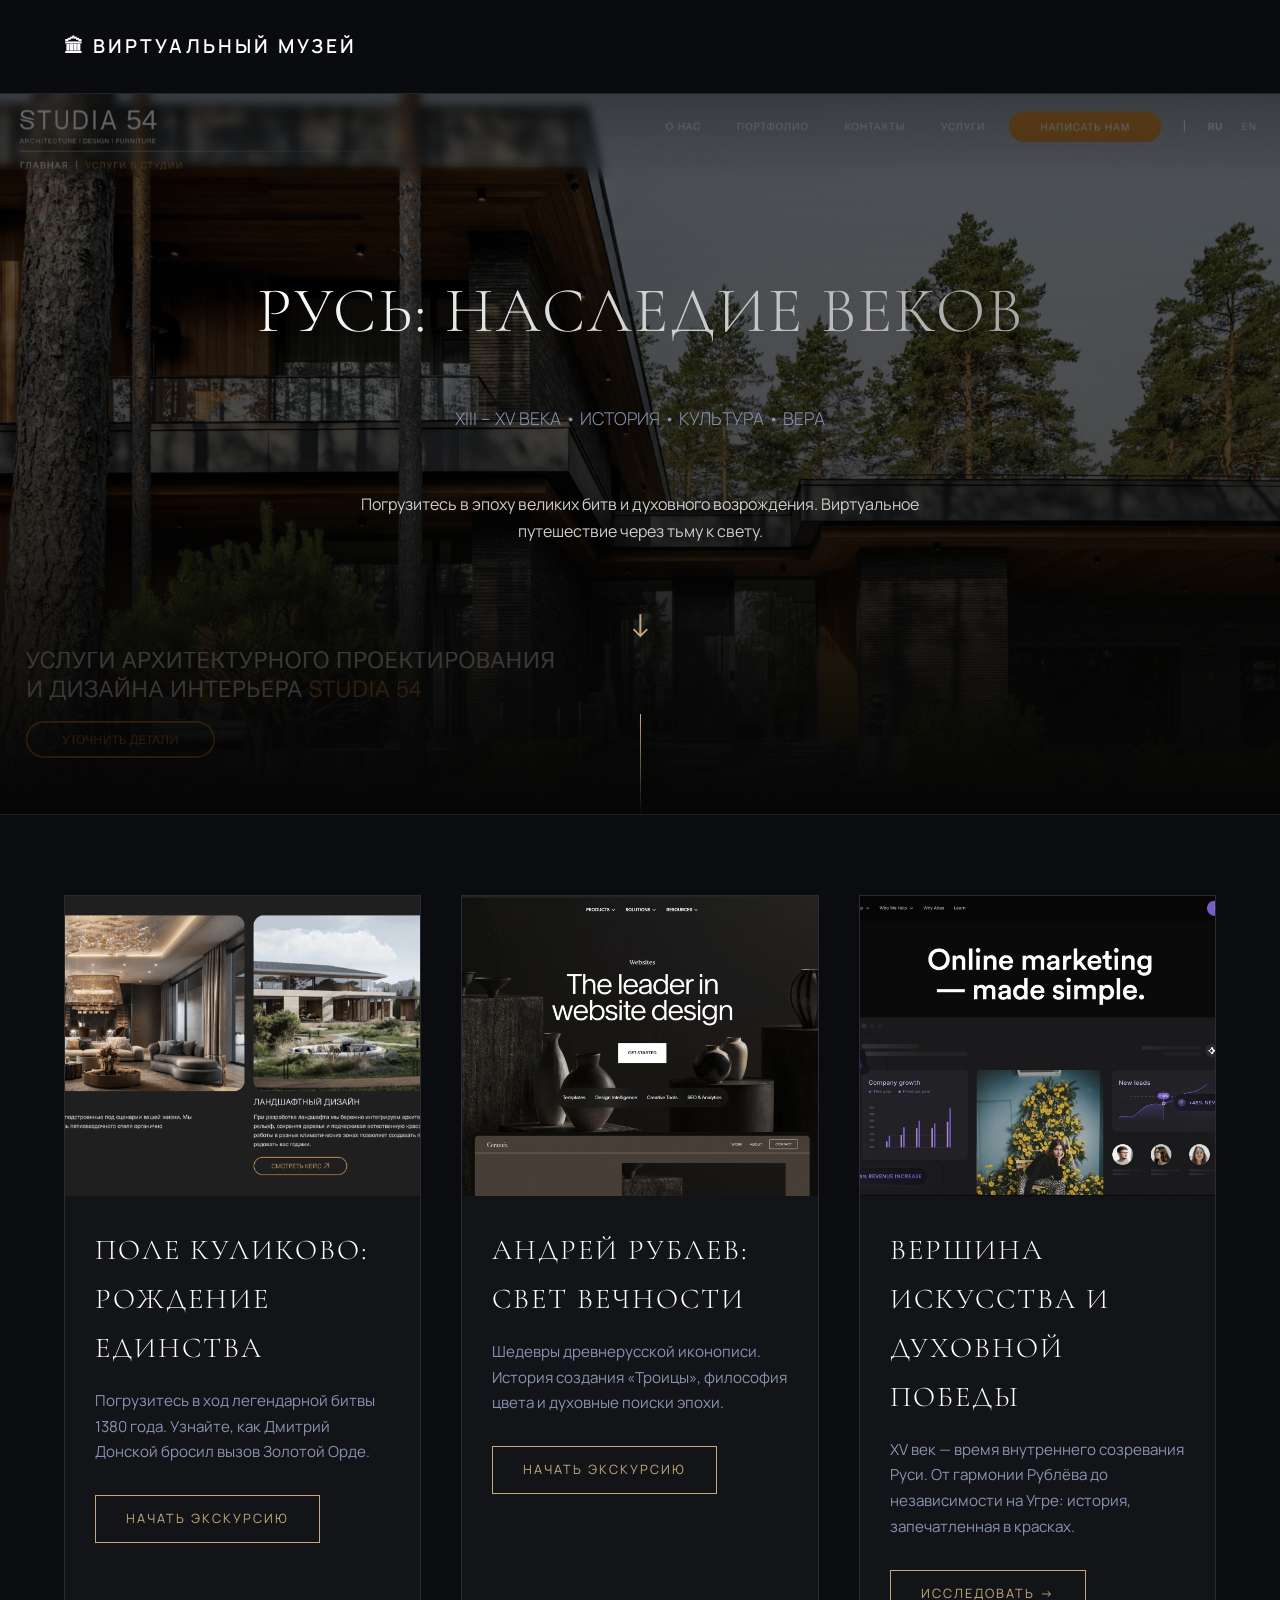
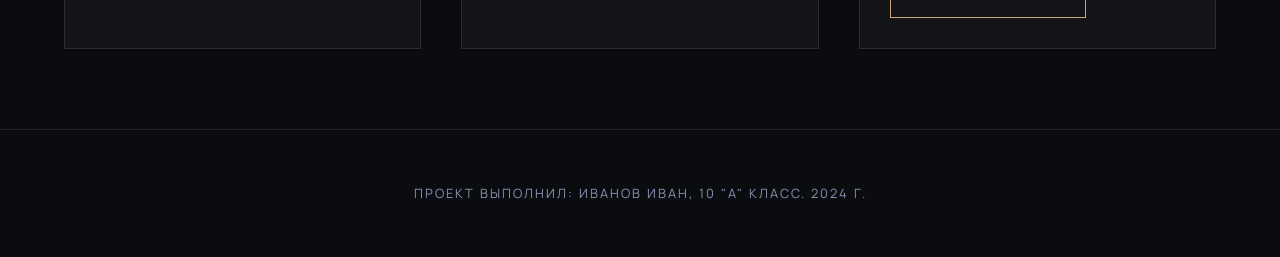
==== index.html @ fc0a47a5 "First version" ====
<!DOCTYPE html>
<html lang="ru">
<head>
    <meta charset="UTF-8">
    <meta name="viewport" content="width=device-width, initial-scale=1.0">
    <title>Виртуальный музей: Русь XIII-XV вв.</title>
    <link rel="stylesheet" href="style.css">
</head>
<body>

    <header>
        <h1>🏛 Виртуальный музей</h1>
        <!-- Кнопок здесь нет, это меню -->
    </header>

    <!-- Главный экран с фоном -->
    <div class="hero" style="background: linear-gradient(rgba(0,0,0,0.6), rgba(0,0,0,0.8)), url('img/picture1.png') no-repeat center center/cover;">
        <h1>Русь: Наследие веков</h1>
        <p>XIII – XV ВЕКА • ИСТОРИЯ • КУЛЬТУРА • ВЕРА</p>
        
        <div style="margin-top: 40px; max-width: 600px; font-size: 1rem; color: #ccc;">
            Погрузитесь в эпоху великих битв и духовного возрождения. 
            Виртуальное путешествие через тьму к свету.
        </div>
        
        <!-- Декоративная кнопка "Листать вниз" -->
        <div style="margin-top: 50px; font-size: 2rem; color: #c6a87c; animation: bounce 2s infinite;">↓</div>
    </div>

    <section class="exhibitions">
        
        <!-- Экскурсия 1 -->
        <article class="card card-1">
            <div class="card-img"></div> <!-- Сюда вставишь картинку битвы -->
            <div class="card-content">
                <h3>Поле Куликово: Рождение единства</h3>
                <p>Погрузитесь в ход легендарной битвы 1380 года. Узнайте, как Дмитрий Донской бросил вызов Золотой Орде.</p>
                <a href="excursion1.html" class="btn">Начать экскурсию</a>
            </div>
        </article>

        <!-- Экскурсия 2 -->
        <article class="card card-2">
            <div class="card-img"></div> <!-- Сюда вставишь икону -->
            <div class="card-content">
                <h3>Андрей Рублев: Свет вечности</h3>
                <p>Шедевры древнерусской иконописи. История создания «Троицы», философия цвета и духовные поиски эпохи.</p>
                <a href="excursion2.html" class="btn">Начать экскурсию</a>
            </div>
        </article>

        <!-- Экскурсия 3 -->
        <article class="card card-3">
            <div class="card-img"></div> <!-- Сюда вставишь картинку Троицы или Угры -->
            <div class="card-content">
                <h3>Вершина искусства и духовной победы</h3>
                <p>XV век — время внутреннего созревания Руси. От гармонии Рублёва до независимости на Угре: история, запечатленная в красках.</p>
                <a href="excursion3.html" class="btn">ИССЛЕДОВАТЬ →</a>
            </div>
        </article>

    </section>

    <footer>
        <p>Проект выполнил: Иванов Иван, 10 "А" класс. 2024 г.</p>
    </footer>

</body>
</html>
---- style.css ----
/* style.css — Dark Premium Cinematic Style */

/* 1. Шрифты: Cormorant (элегантный) + Manrope (техничный) */
@import url('https://fonts.googleapis.com/css2?family=Cormorant+Garamond:wght@300;400;600&family=Manrope:wght@300;400;600&display=swap');

:root {
    --bg-main: #0b0c10;       /* Глубокий черный */
    --bg-card: #121418;       /* Чуть светлее для карточек */
    --text-main: #ffffff;     /* Белый текст */
    --text-muted: #8892b0;    /* Серый текст для описаний */
    --accent: #c6a87c;        /* Благородное золото (как на Studia 54) */
    --border: rgba(255, 255, 255, 0.1); /* Очень тонкие рамки */
    --glow: 0 0 20px rgba(198, 168, 124, 0.15); /* Легкое свечение */
}

/* 2. База */
body {
    margin: 0;
    background-color: var(--bg-main);
    color: var(--text-main);
    font-family: 'Manrope', sans-serif;
    line-height: 1.7;
    -webkit-font-smoothing: antialiased;
}

h1, h2, h3 {
    font-family: 'Cormorant Garamond', serif;
    font-weight: 300;
    text-transform: uppercase;
    letter-spacing: 2px;
    margin-top: 0;
}

a { text-decoration: none; color: inherit; }

/* 3. Шапка (Минимализм как на Squarespace) */
header {
    padding: 30px 5%;
    display: flex;
    justify-content: space-between;
    align-items: center;
    border-bottom: 1px solid var(--border);
    background: rgba(11, 12, 16, 0.8);
    backdrop-filter: blur(10px);
    position: sticky;
    top: 0;
    z-index: 100;
}

header h1 {
    font-size: 1.2rem;
    font-family: 'Manrope', sans-serif; /* Логотип делаем строгим */
    font-weight: 600;
    letter-spacing: 3px;
    margin: 0;
}

/* Кнопка Назад - стиль "Outline" */
.back-btn {
    font-size: 0.8rem;
    text-transform: uppercase;
    letter-spacing: 1px;
    padding: 8px 20px;
    border: 1px solid rgba(255,255,255,0.3);
    border-radius: 50px;
    transition: 0.4s;
}
.back-btn:hover {
    border-color: var(--accent);
    color: var(--accent);
}

/* 4. Hero Section (Главный экран - как на Studia 54) */
.hero {
    height: 80vh; /* Почти на весь экран */
    display: flex;
    flex-direction: column;
    justify-content: center;
    align-items: center;
    text-align: center;
    position: relative;
    padding: 0 20px;
    /* Градиент + Темная подложка, чтобы текст читался */
    background: radial-gradient(circle at center, #1b1e26 0%, #0b0c10 100%);
    border-bottom: 1px solid var(--border);
}

.hero h1 {
    font-size: 4rem; /* Огромный заголовок */
    margin-bottom: 20px;
    background: linear-gradient(to right, #fff, #a5a5a5);
    -webkit-background-clip: text;
    -webkit-text-fill-color: transparent;
}

.hero p {
    font-size: 1.1rem;
    color: var(--text-muted);
    max-width: 600px;
    font-weight: 300;
}

/* Добавляем декоративную линию */
.hero::after {
    content: '';
    width: 1px;
    height: 100px;
    background: linear-gradient(to bottom, var(--accent), transparent);
    position: absolute;
    bottom: 0;
    left: 50%;
}

/* 5. Сетка карточек (Как на Interiors) */
.exhibitions {
    display: grid;
    grid-template-columns: repeat(auto-fit, minmax(350px, 1fr));
    gap: 40px;
    padding: 80px 5%;
    max-width: 1400px;
    margin: 0 auto;
}

.card {
    background: var(--bg-card);
    border: 1px solid var(--border);
    transition: transform 0.5s cubic-bezier(0.2, 1, 0.3, 1);
    display: flex;
    flex-direction: column;
    position: relative;
    overflow: hidden; /* Чтобы картинка не вылезала */
}

.card:hover {
    transform: translateY(-10px);
    border-color: var(--accent);
    box-shadow: var(--glow);
}

.card-img {
    height: 300px; /* Высокие картинки */
    background-size: cover;
    background-position: center;
    filter: grayscale(30%); /* Чуть приглушаем цвета для стиля */
    transition: 0.5s;
}

.card:hover .card-img {
    filter: grayscale(0%); /* При наведении цвет возвращается */
    transform: scale(1.05);
}

.card-content {
    padding: 30px;
}

.card h3 {
    font-size: 1.8rem;
    margin-bottom: 10px;
    color: #fff;
}

.card p {
    color: var(--text-muted);
    font-size: 0.95rem;
    margin-bottom: 30px;
}

/* Кнопка на карточке - как на Atlas */
.btn {
    display: inline-block;
    padding: 12px 30px;
    border: 1px solid var(--accent);
    color: var(--accent);
    text-transform: uppercase;
    font-size: 0.8rem;
    letter-spacing: 2px;
    transition: 0.3s;
    background: transparent;
}

.btn:hover {
    background: var(--accent);
    color: #000;
}

/* 6. Страница Экскурсии (Внутренняя) */
.container {
    max-width: 900px;
    margin: 0 auto;
    padding: 60px 20px;
}

.excursion-title {
    text-align: center;
    margin-bottom: 80px;
}

.excursion-title h1 {
    font-size: 3.5rem;
    margin-bottom: 10px;
}

.excursion-title p {
    color: var(--accent);
    text-transform: uppercase;
    letter-spacing: 3px;
    font-size: 0.9rem;
}

/* 7. Экспонаты - Стиль "Блок в темноте" */
.exhibit {
    background: transparent;
    border-top: 1px solid var(--border);
    padding: 60px 0;
    display: flex;
    flex-direction: column;
    gap: 30px;
}

.exhibit h3 {
    font-size: 2rem;
    margin-bottom: 10px;
}

/* Стиль для фото внутри экскурсий */
.exhibit img {
    width: 100%;
    height: auto;
    display: block;
    margin-bottom: 25px;
    border: 1px solid rgba(255,255,255,0.1); /* Тонкая рамка как на скриншотах */
    filter: brightness(0.8); /* Чуть приглушаем яркость для атмосферы */
    transition: 0.5s ease;
}

.exhibit img:hover {
    filter: brightness(1); /* При наведении фото "оживает" */
    border-color: var(--accent); /* Рамка становится золотистой */
}

/* Кастомный аудио плеер (контейнер) */
audio {
    width: 100%;
    height: 40px;
    border-radius: 0;
    margin-top: 20px;
    filter: invert(1) grayscale(1); /* Делаем плеер черно-белым/темным */
    opacity: 0.7;
}

.transition {
    text-align: center;
    color: var(--accent);
    font-style: italic;
    font-family: 'Cormorant Garamond', serif;
    font-size: 1.4rem;
    margin: 40px 0;
    opacity: 0.8;
}

/* 8. Интерактив (Accordion как на Atlas) */
.interactive {
    background: #15171e;
    border: 1px solid var(--border);
    padding: 40px;
    border-radius: 8px;
    margin-top: 60px;
}

details summary {
    cursor: pointer;
    font-family: 'Manrope', sans-serif;
    font-weight: 600;
    color: #fff;
    display: flex;
    justify-content: space-between;
    align-items: center;
}

details summary::after {
    content: '+';
    font-size: 1.5rem;
    color: var(--accent);
    font-weight: 300;
}

details[open] summary::after { content: '×'; }

details p {
    margin-top: 20px;
    color: var(--text-muted);
    border-top: 1px solid var(--border);
    padding-top: 20px;
}

/* 9. Футер */
footer {
    border-top: 1px solid var(--border);
    padding: 40px;
    text-align: center;
    color: var(--text-muted);
    font-size: 0.8rem;
    text-transform: uppercase;
    letter-spacing: 2px;
}

/* Адаптив */
@media (max-width: 768px) {
    .hero h1 { font-size: 2.5rem; }
    .exhibitions { grid-template-columns: 1fr; }
    header { flex-direction: column; gap: 15px; }
}
/* Подключаем картинки из твоей папки */
.card-1 .card-img {
    background-image: url('img/picture2.png');
}

.card-2 .card-img {
    background-image: url('img/picture3.png');
}

.card-3 .card-img {
    background-image: url('img/picture4.png');
}

/* Общий стиль для всех картинок в карточках, чтобы они были четкими */
.card-img {
    background-size: cover;
    background-position: center;
    background-repeat: no-repeat;
}
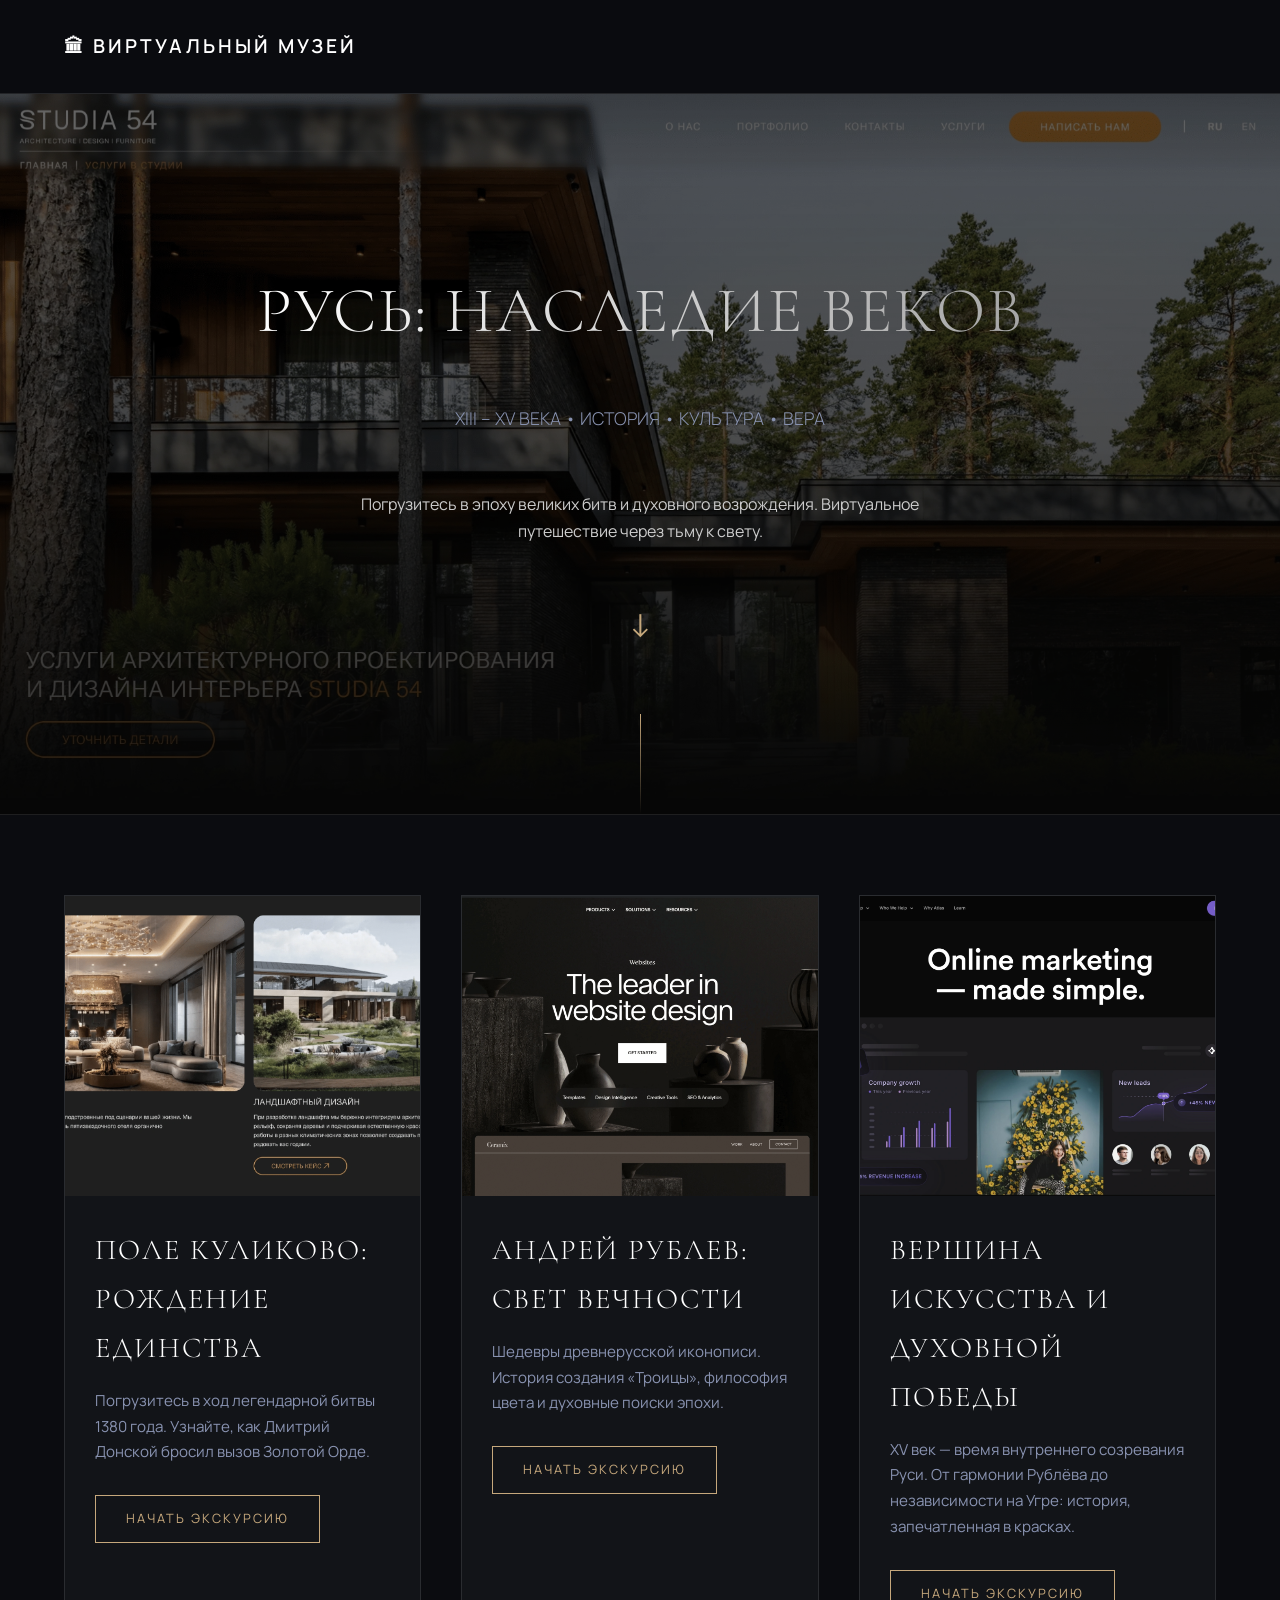
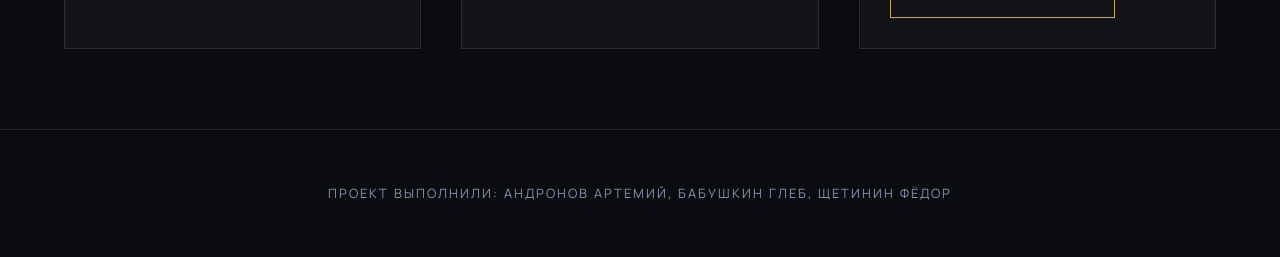
==== commit 1d2432ba: "Update index.html" ====
--- a/index.html
+++ b/index.html
@@ -55,15 +55,16 @@
             <div class="card-content">
                 <h3>Вершина искусства и духовной победы</h3>
                 <p>XV век — время внутреннего созревания Руси. От гармонии Рублёва до независимости на Угре: история, запечатленная в красках.</p>
-                <a href="excursion3.html" class="btn">ИССЛЕДОВАТЬ →</a>
+                <a href="excursion3.html" class="btn">Начать экскурсию</a>
             </div>
         </article>
 
     </section>
 
     <footer>
-        <p>Проект выполнил: Иванов Иван, 10 "А" класс. 2024 г.</p>
+        <p>Проект выполнили: Андронов Артемий, Бабушкин Глеб, Щетинин Фёдор</p>
     </footer>
 
 </body>
-</html>+
+</html>
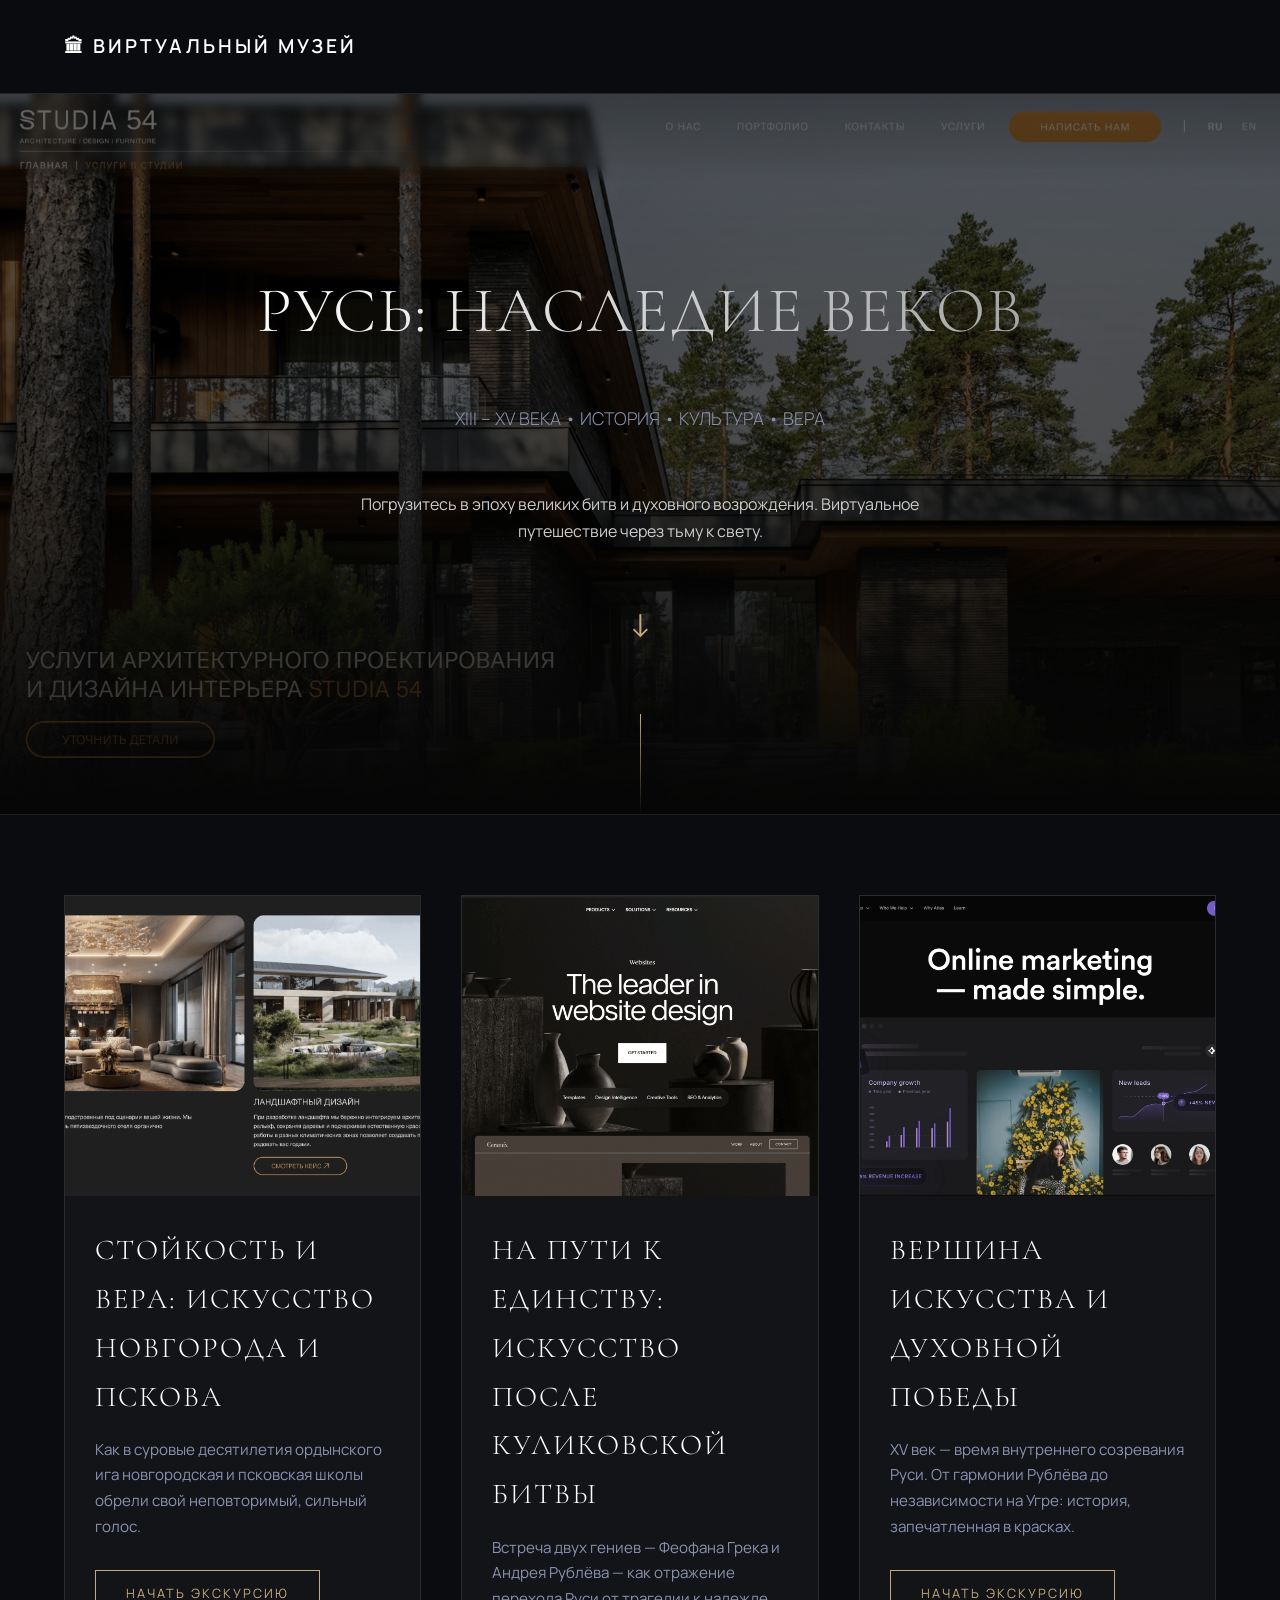
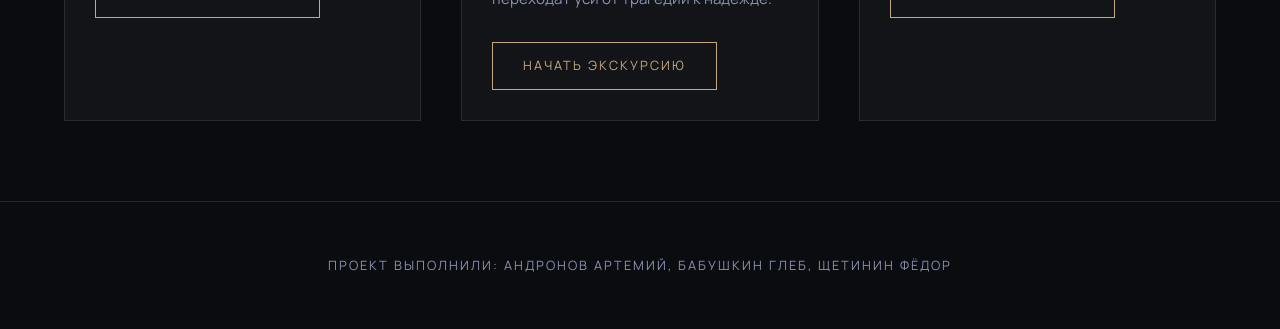
==== commit 7d0cbec4: "Update index.html" ====
--- a/index.html
+++ b/index.html
@@ -10,10 +10,8 @@
 
     <header>
         <h1>🏛 Виртуальный музей</h1>
-        <!-- Кнопок здесь нет, это меню -->
     </header>
 
-    <!-- Главный экран с фоном -->
     <div class="hero" style="background: linear-gradient(rgba(0,0,0,0.6), rgba(0,0,0,0.8)), url('img/picture1.png') no-repeat center center/cover;">
         <h1>Русь: Наследие веков</h1>
         <p>XIII – XV ВЕКА • ИСТОРИЯ • КУЛЬТУРА • ВЕРА</p>
@@ -23,35 +21,31 @@
             Виртуальное путешествие через тьму к свету.
         </div>
         
-        <!-- Декоративная кнопка "Листать вниз" -->
         <div style="margin-top: 50px; font-size: 2rem; color: #c6a87c; animation: bounce 2s infinite;">↓</div>
     </div>
 
     <section class="exhibitions">
         
-        <!-- Экскурсия 1 -->
         <article class="card card-1">
-            <div class="card-img"></div> <!-- Сюда вставишь картинку битвы -->
+            <div class="card-img"></div> 
             <div class="card-content">
-                <h3>Поле Куликово: Рождение единства</h3>
-                <p>Погрузитесь в ход легендарной битвы 1380 года. Узнайте, как Дмитрий Донской бросил вызов Золотой Орде.</p>
+                <h3>Стойкость и вера: искусство Новгорода и Пскова</h3>
+                <p>Как в суровые десятилетия ордынского ига новгородская и псковская школы обрели свой неповторимый, сильный голос.</p>
                 <a href="excursion1.html" class="btn">Начать экскурсию</a>
             </div>
         </article>
 
-        <!-- Экскурсия 2 -->
         <article class="card card-2">
-            <div class="card-img"></div> <!-- Сюда вставишь икону -->
+            <div class="card-img"></div> 
             <div class="card-content">
-                <h3>Андрей Рублев: Свет вечности</h3>
-                <p>Шедевры древнерусской иконописи. История создания «Троицы», философия цвета и духовные поиски эпохи.</p>
+                <h3>На пути к единству: Искусство после Куликовской битвы</h3>
+                <p>Встреча двух гениев — Феофана Грека и Андрея Рублёва — как отражение перехода Руси от трагедии к надежде.</p>
                 <a href="excursion2.html" class="btn">Начать экскурсию</a>
             </div>
         </article>
 
-        <!-- Экскурсия 3 -->
         <article class="card card-3">
-            <div class="card-img"></div> <!-- Сюда вставишь картинку Троицы или Угры -->
+            <div class="card-img"></div>
             <div class="card-content">
                 <h3>Вершина искусства и духовной победы</h3>
                 <p>XV век — время внутреннего созревания Руси. От гармонии Рублёва до независимости на Угре: история, запечатленная в красках.</p>
@@ -66,5 +60,4 @@
     </footer>
 
 </body>
-
 </html>
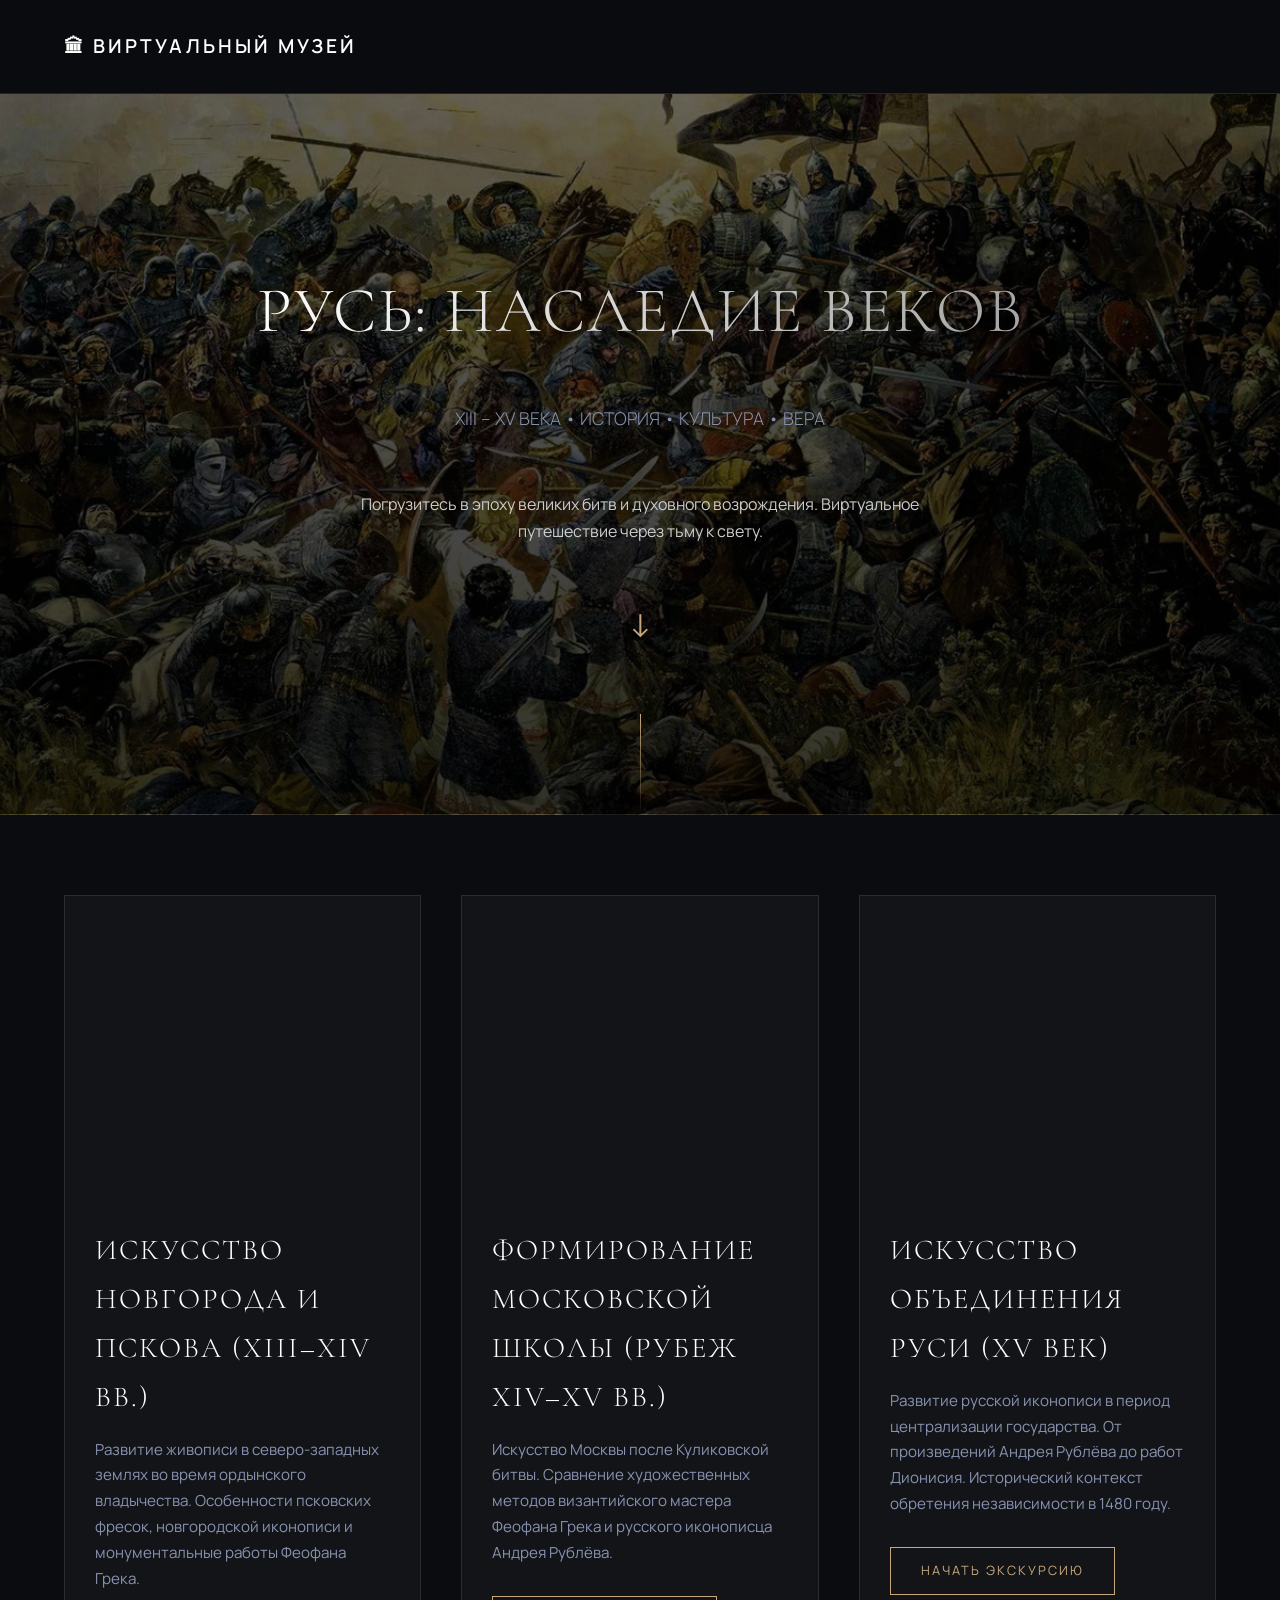
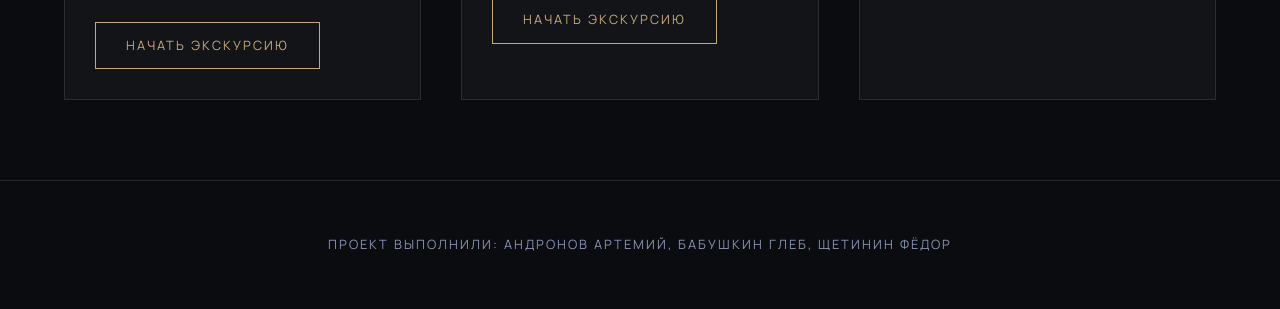
==== commit b99d38f2: "Update index.html" ====
--- a/index.html
+++ b/index.html
@@ -10,9 +10,11 @@
 
     <header>
         <h1>🏛 Виртуальный музей</h1>
+        <!-- Кнопок здесь нет, это меню -->
     </header>
 
-    <div class="hero" style="background: linear-gradient(rgba(0,0,0,0.6), rgba(0,0,0,0.8)), url('img/picture1.png') no-repeat center center/cover;">
+    <!-- Главный экран с фоном -->
+    <div class="hero" style="background: linear-gradient(rgba(0,0,0,0.6), rgba(0,0,0,0.8)), url('img/main1.png') no-repeat center center/cover;">
         <h1>Русь: Наследие веков</h1>
         <p>XIII – XV ВЕКА • ИСТОРИЯ • КУЛЬТУРА • ВЕРА</p>
         
@@ -21,34 +23,38 @@
             Виртуальное путешествие через тьму к свету.
         </div>
         
+        <!-- Декоративная кнопка "Листать вниз" -->
         <div style="margin-top: 50px; font-size: 2rem; color: #c6a87c; animation: bounce 2s infinite;">↓</div>
     </div>
 
     <section class="exhibitions">
         
+        <!-- Экскурсия 1 -->
         <article class="card card-1">
             <div class="card-img"></div> 
             <div class="card-content">
-                <h3>Стойкость и вера: искусство Новгорода и Пскова</h3>
-                <p>Как в суровые десятилетия ордынского ига новгородская и псковская школы обрели свой неповторимый, сильный голос.</p>
+                <h3>Искусство Новгорода и Пскова (XIII–XIV вв.)</h3>
+                <p>Развитие живописи в северо-западных землях во время ордынского владычества. Особенности псковских фресок, новгородской иконописи и монументальные работы Феофана Грека.</p>
                 <a href="excursion1.html" class="btn">Начать экскурсию</a>
             </div>
         </article>
 
+        <!-- Экскурсия 2 -->
         <article class="card card-2">
             <div class="card-img"></div> 
             <div class="card-content">
-                <h3>На пути к единству: Искусство после Куликовской битвы</h3>
-                <p>Встреча двух гениев — Феофана Грека и Андрея Рублёва — как отражение перехода Руси от трагедии к надежде.</p>
+                <h3>Формирование московской школы (рубеж XIV–XV вв.)</h3>
+                <p>Искусство Москвы после Куликовской битвы. Сравнение художественных методов византийского мастера Феофана Грека и русского иконописца Андрея Рублёва.</p>
                 <a href="excursion2.html" class="btn">Начать экскурсию</a>
             </div>
         </article>
-
+        
+        <!-- Экскурсия 3 -->
         <article class="card card-3">
-            <div class="card-img"></div>
+            <div class="card-img"></div> 
             <div class="card-content">
-                <h3>Вершина искусства и духовной победы</h3>
-                <p>XV век — время внутреннего созревания Руси. От гармонии Рублёва до независимости на Угре: история, запечатленная в красках.</p>
+                <h3>Искусство объединения Руси (XV век)</h3>
+                <p>Развитие русской иконописи в период централизации государства. От произведений Андрея Рублёва до работ Дионисия. Исторический контекст обретения независимости в 1480 году.</p>
                 <a href="excursion3.html" class="btn">Начать экскурсию</a>
             </div>
         </article>
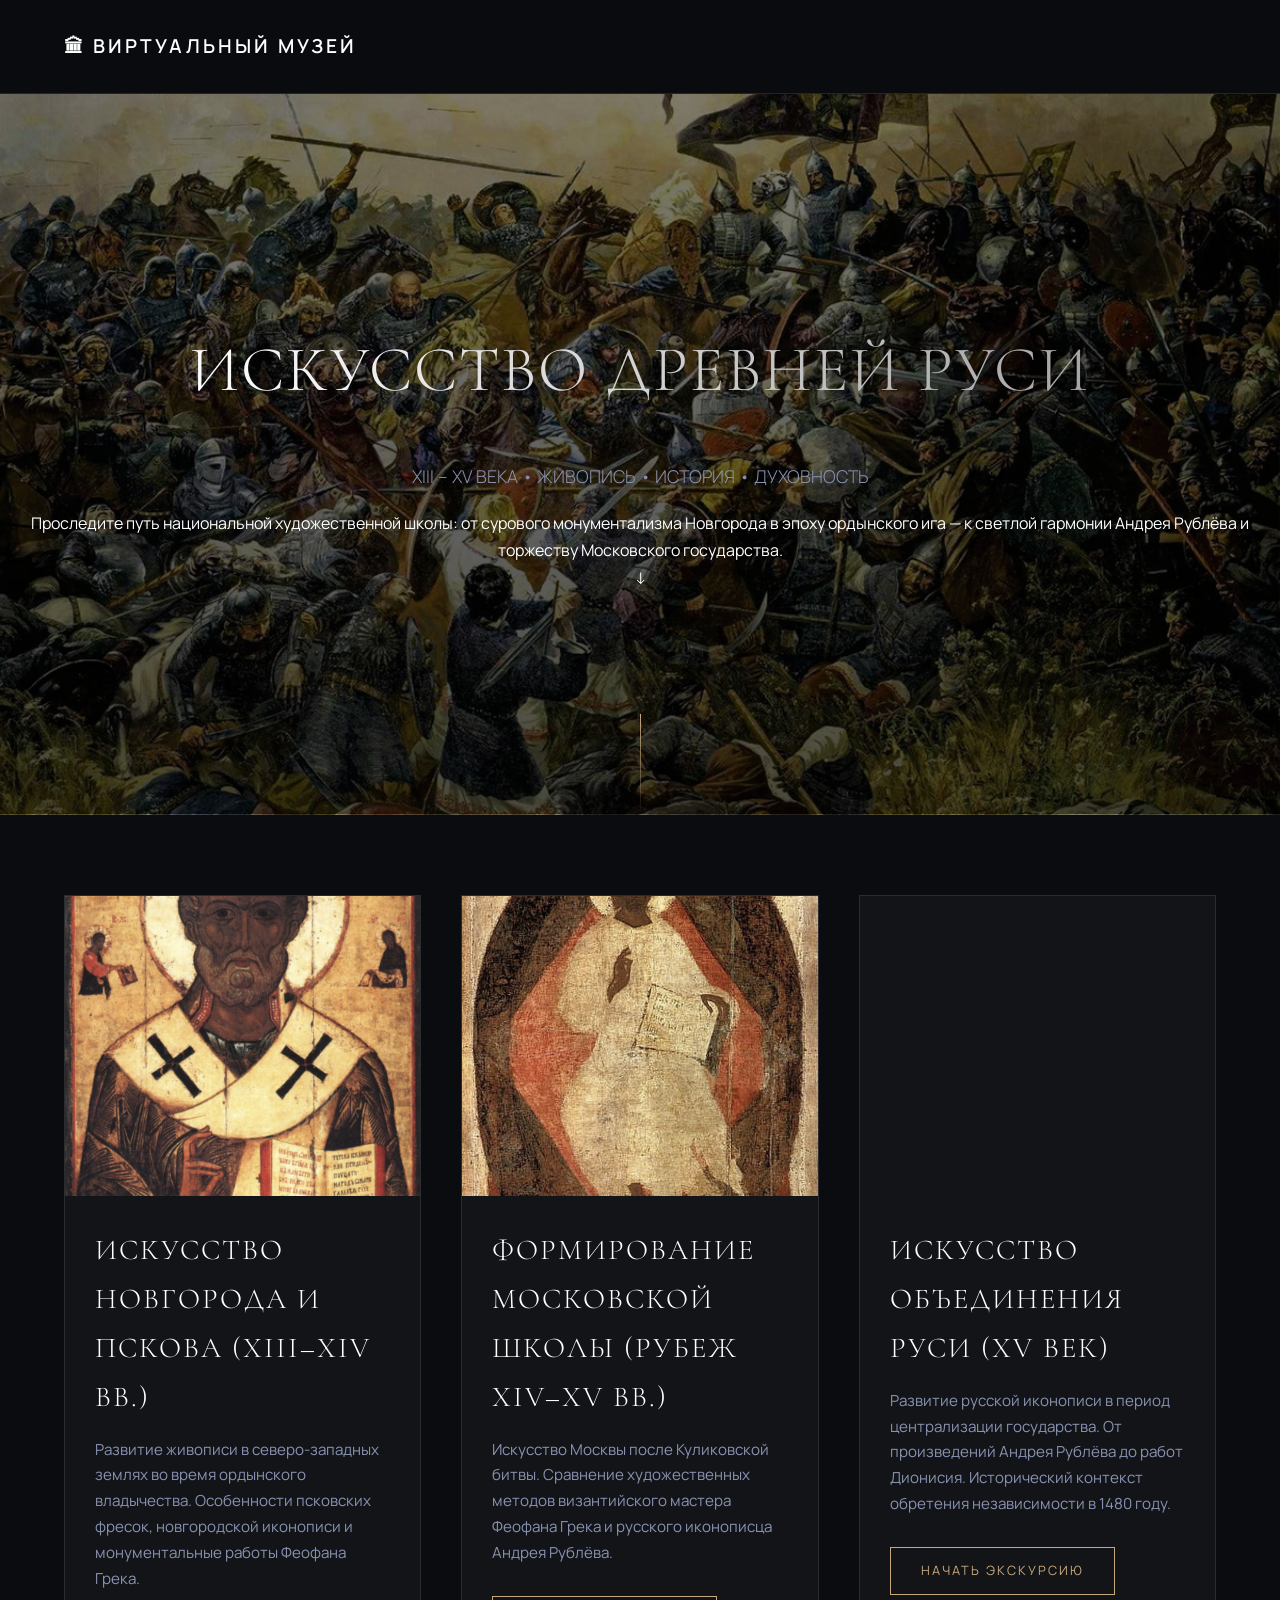
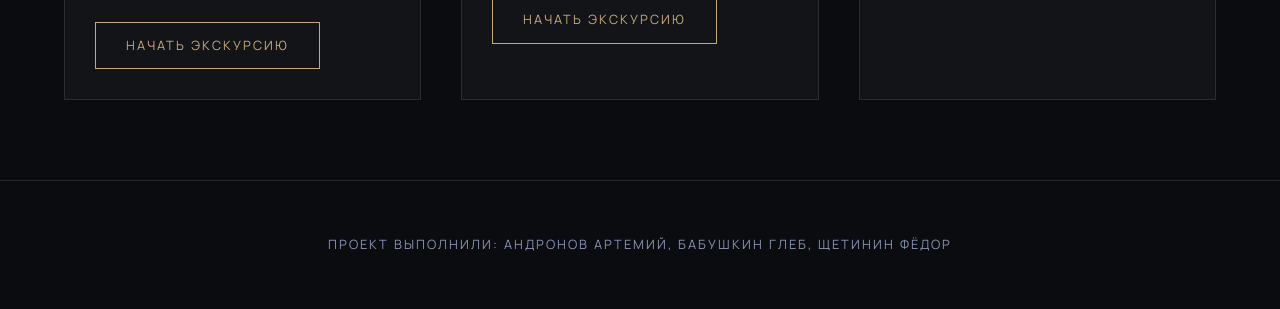
==== commit 73b7b873: "Update index.html" ====
--- a/index.html
+++ b/index.html
@@ -9,25 +9,27 @@
 <body>
 
     <header>
-        <h1>🏛 Виртуальный музей</h1>
-        <!-- Кнопок здесь нет, это меню -->
+        <!-- Логотип-ссылка на начало -->
+        <h1><a href="index.html">🏛 Виртуальный музей</a></h1>
     </header>
 
-    <!-- Главный экран с фоном -->
-    <div class="hero" style="background: linear-gradient(rgba(0,0,0,0.6), rgba(0,0,0,0.8)), url('img/main1.png') no-repeat center center/cover;">
-        <h1>Русь: Наследие веков</h1>
-        <p>XIII – XV ВЕКА • ИСТОРИЯ • КУЛЬТУРА • ВЕРА</p>
+    <!-- Главный экран -->
+    <div class="hero" style="background: linear-gradient(rgba(0,0,0,0.5), rgba(0,0,0,0.7)), url('img/main1.png') no-repeat center center/cover;">
         
-        <div style="margin-top: 40px; max-width: 600px; font-size: 1rem; color: #ccc;">
-            Погрузитесь в эпоху великих битв и духовного возрождения. 
-            Виртуальное путешествие через тьму к свету.
+        <h1>Искусство Древней Руси</h1>
+        <p>XIII – XV ВЕКА • ЖИВОПИСЬ • ИСТОРИЯ • ДУХОВНОСТЬ</p>
+        
+        <div class="hero-desc">
+            Проследите путь национальной художественной школы: от сурового монументализма Новгорода в эпоху ордынского ига — к светлой гармонии Андрея Рублёва и торжеству Московского государства.
         </div>
         
-        <!-- Декоративная кнопка "Листать вниз" -->
-        <div style="margin-top: 50px; font-size: 2rem; color: #c6a87c; animation: bounce 2s infinite;">↓</div>
+        <!-- Стрелка-кнопка -->
+        <a href="#exhibitions" class="scroll-down">↓</a>
+        
     </div>
 
-    <section class="exhibitions">
+    <!-- Секция с экскурсиями -->
+    <section class="exhibitions" id="exhibitions">
         
         <!-- Экскурсия 1 -->
         <article class="card card-1">
--- a/style.css
+++ b/style.css
@@ -313,15 +313,15 @@
 }
 /* Подключаем картинки из твоей папки */
 .card-1 .card-img {
-    background-image: url('img/picture2.png');
+    background-image: url('./img/nikola.jpg');
 }
 
 .card-2 .card-img {
-    background-image: url('img/picture3.png');
+    background-image: url('./img/spas_v_silah.jpg');
 }
 
 .card-3 .card-img {
-    background-image: url('img/picture4.png');
+    background-image: url('./img/trinity.jpg');
 }
 
 /* Общий стиль для всех картинок в карточках, чтобы они были четкими */
@@ -329,4 +329,5 @@
     background-size: cover;
     background-position: center;
     background-repeat: no-repeat;
-}+}
+
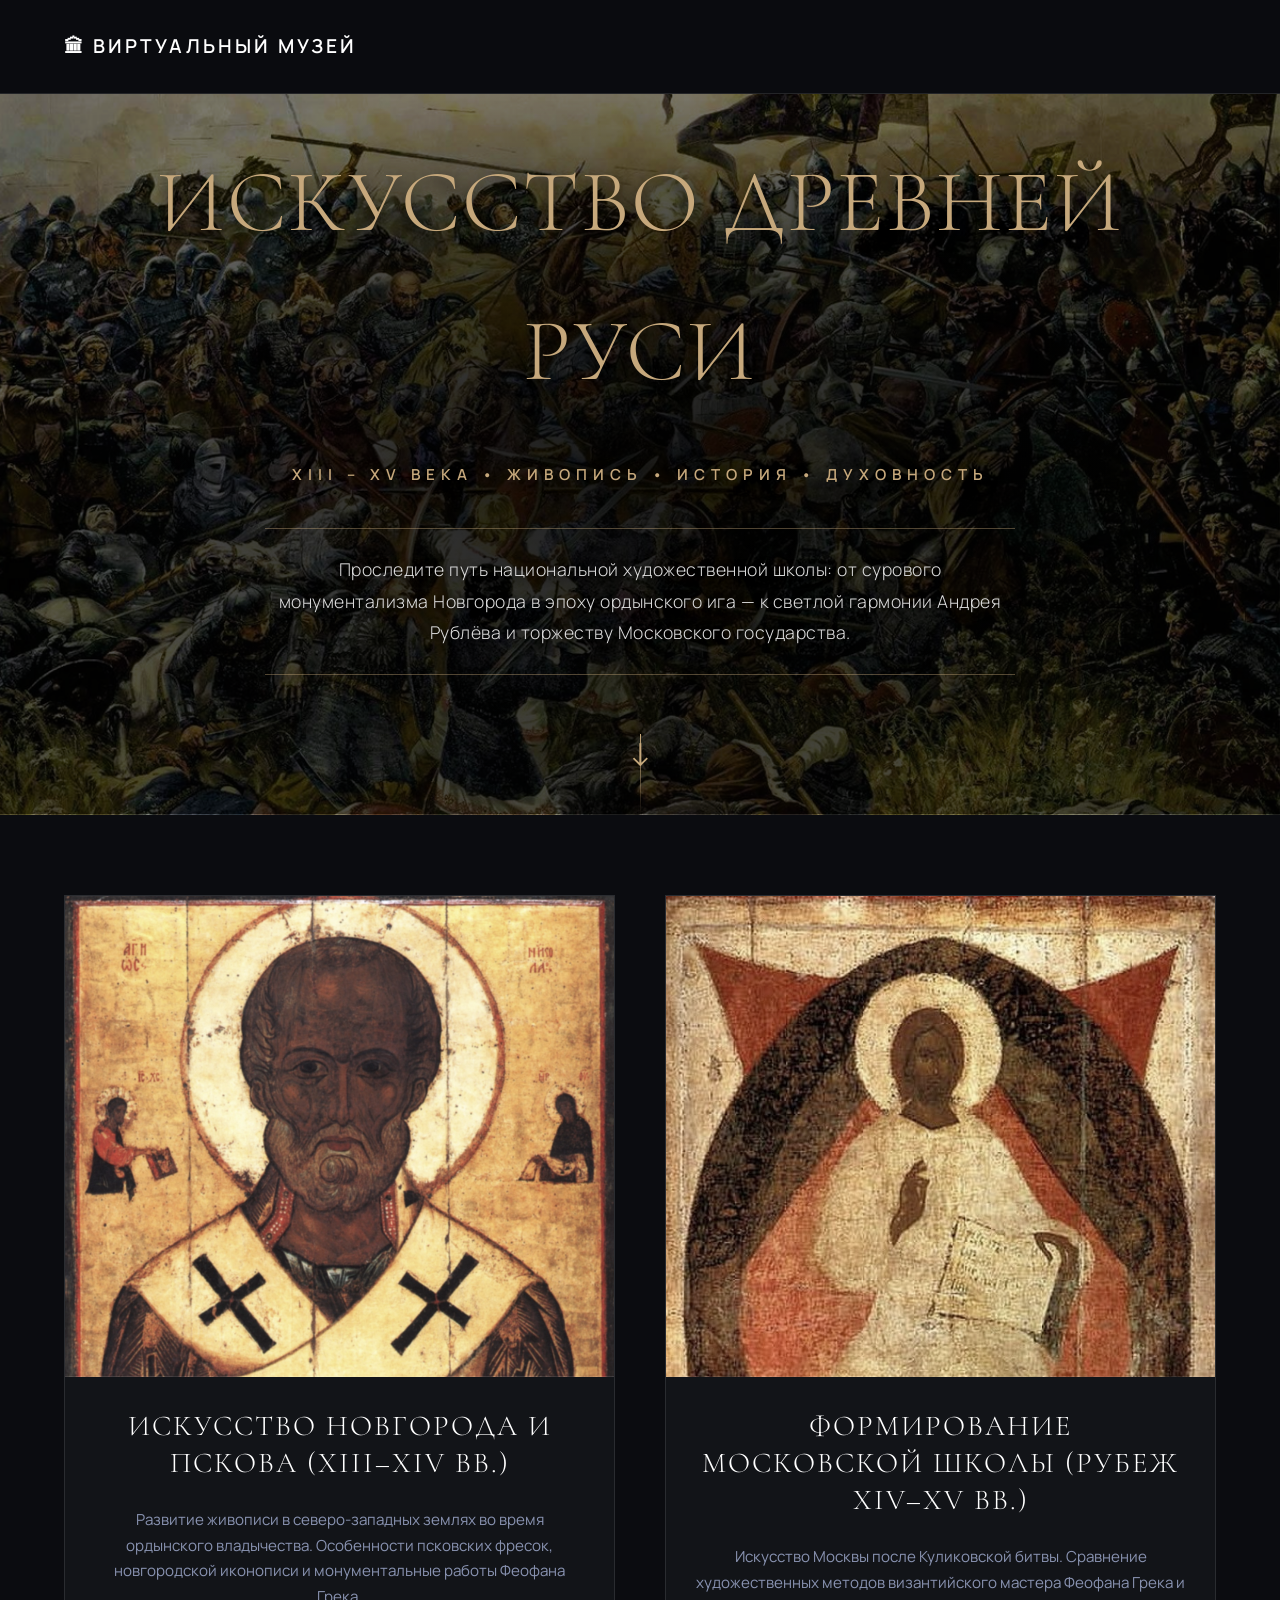
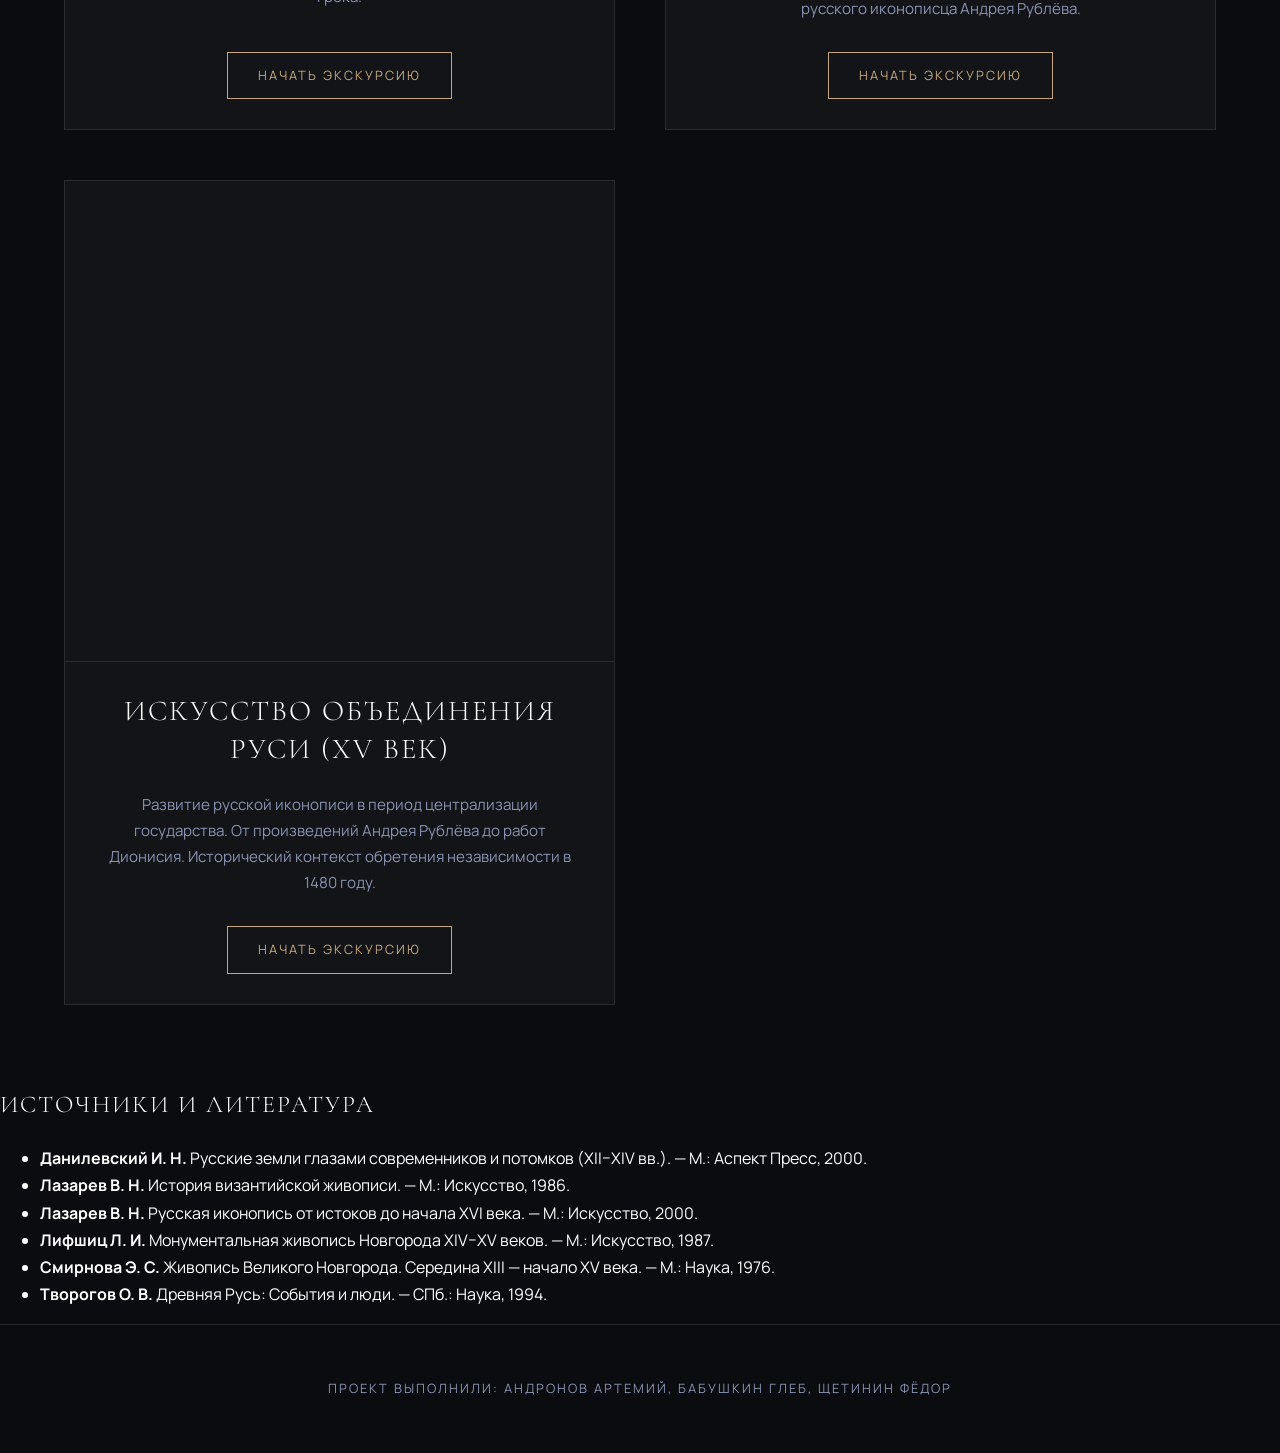
==== commit 1ff4eb17: "Update index.html" ====
--- a/index.html
+++ b/index.html
@@ -9,11 +9,9 @@
 <body>
 
     <header>
-        <!-- Логотип-ссылка на начало -->
         <h1><a href="index.html">🏛 Виртуальный музей</a></h1>
     </header>
 
-    <!-- Главный экран -->
     <div class="hero" style="background: linear-gradient(rgba(0,0,0,0.5), rgba(0,0,0,0.7)), url('img/main1.png') no-repeat center center/cover;">
         
         <h1>Искусство Древней Руси</h1>
@@ -23,15 +21,12 @@
             Проследите путь национальной художественной школы: от сурового монументализма Новгорода в эпоху ордынского ига — к светлой гармонии Андрея Рублёва и торжеству Московского государства.
         </div>
         
-        <!-- Стрелка-кнопка -->
         <a href="#exhibitions" class="scroll-down">↓</a>
         
     </div>
 
-    <!-- Секция с экскурсиями -->
     <section class="exhibitions" id="exhibitions">
         
-        <!-- Экскурсия 1 -->
         <article class="card card-1">
             <div class="card-img"></div> 
             <div class="card-content">
@@ -41,7 +36,6 @@
             </div>
         </article>
 
-        <!-- Экскурсия 2 -->
         <article class="card card-2">
             <div class="card-img"></div> 
             <div class="card-content">
@@ -51,7 +45,6 @@
             </div>
         </article>
         
-        <!-- Экскурсия 3 -->
         <article class="card card-3">
             <div class="card-img"></div> 
             <div class="card-content">
@@ -63,6 +56,20 @@
 
     </section>
 
+    <section class="sources">
+        <div class="sources-container">
+            <h2>Источники и литература</h2>
+            <ul>
+                <li><strong>Данилевский И. Н.</strong> Русские земли глазами современников и потомков (XII–XIV вв.). — М.: Аспект Пресс, 2000.</li>
+                <li><strong>Лазарев В. Н.</strong> История византийской живописи. — М.: Искусство, 1986.</li>
+                <li><strong>Лазарев В. Н.</strong> Русская иконопись от истоков до начала XVI века. — М.: Искусство, 2000.</li>
+                <li><strong>Лифшиц Л. И.</strong> Монументальная живопись Новгорода XIV–XV веков. — М.: Искусство, 1987.</li>
+                <li><strong>Смирнова Э. С.</strong> Живопись Великого Новгорода. Середина XIII — начало XV века. — М.: Наука, 1976.</li>
+                <li><strong>Творогов О. В.</strong> Древняя Русь: События и люди. — СПб.: Наука, 1994.</li>
+            </ul>
+        </div>
+    </section>
+
     <footer>
         <p>Проект выполнили: Андронов Артемий, Бабушкин Глеб, Щетинин Фёдор</p>
     </footer>
--- a/style.css
+++ b/style.css
@@ -70,52 +70,111 @@
     color: var(--accent);
 }
 
-/* 4. Hero Section (Главный экран - как на Studia 54) */
+/* --- 4. HERO SECTION (ИСПРАВЛЕННЫЙ: ЗОЛОТОЙ ТЕКСТ, ЛЕГКОЕ ЗАТЕМНЕНИЕ) --- */
 .hero {
-    height: 80vh; /* Почти на весь экран */
+    height: 80vh; 
     display: flex;
     flex-direction: column;
     justify-content: center;
     align-items: center;
     text-align: center;
     position: relative;
-    padding: 0 20px;
-    /* Градиент + Темная подложка, чтобы текст читался */
-    background: radial-gradient(circle at center, #1b1e26 0%, #0b0c10 100%);
+    padding: 0 5%;
     border-bottom: 1px solid var(--border);
 }
 
+/* ЗАТЕМНЕНИЕ (ОСЛАБЛЕНО) */
+/* Было 0.95, ставим 0.7 в центре и быстро растворяем к краям */
+.hero::before {
+    content: '';
+    position: absolute;
+    top: 50%;
+    left: 50%;
+    transform: translate(-50%, -50%);
+    width: 100%;
+    height: 100%;
+    background: radial-gradient(ellipse at center, rgba(0,0,0,0.75) 0%, rgba(0,0,0,0.4) 40%, transparent 75%);
+    z-index: 1; 
+    pointer-events: none;
+}
+
+/* Поднимаем текст */
+.hero h1, .hero p, .hero-desc, .scroll-down {
+    position: relative;
+    z-index: 2; 
+}
+
+/* ГЛАВНЫЙ ЗАГОЛОВОК (Вернул шрифт, поставил золотой цвет) */
 .hero h1 {
-    font-size: 4rem; /* Огромный заголовок */
+    font-family: 'Cormorant Garamond', serif; /* Вернул засечки */
+    font-weight: 300;
+    font-size: 5.5rem; 
     margin-bottom: 20px;
-    background: linear-gradient(to right, #fff, #a5a5a5);
-    -webkit-background-clip: text;
-    -webkit-text-fill-color: transparent;
-}
-
+    color: var(--accent); /* Сделал золотым */
+    letter-spacing: 2px;
+    text-shadow: 0 5px 15px rgba(0,0,0,1); /* Тень, чтобы читалось на светлом фоне */
+    text-transform: uppercase;
+    background: none;
+    -webkit-text-fill-color: initial;
+}
+
+/* ПОДЗАГОЛОВОК */
 .hero p {
+    font-family: 'Manrope', sans-serif;
+    font-size: 0.95rem;
+    color: var(--accent); /* Золотой */
+    letter-spacing: 6px; 
+    font-weight: 600;
+    margin-bottom: 40px;
+    text-shadow: 0 5px 15px rgba(0,0,0,1);
+}
+
+/* ОПИСАНИЕ */
+.hero-desc {
+    font-family: 'Manrope', sans-serif;
     font-size: 1.1rem;
-    color: var(--text-muted);
-    max-width: 600px;
     font-weight: 300;
-}
-
-/* Добавляем декоративную линию */
+    color: #dcdcdc; /* Светло-серый, почти белый */
+    line-height: 1.8;
+    max-width: 750px;
+    margin: 0 auto;
+    border-top: 1px solid rgba(198, 168, 124, 0.4);
+    border-bottom: 1px solid rgba(198, 168, 124, 0.4);
+    padding: 25px 0; 
+    letter-spacing: 0.5px;
+    text-shadow: 0 2px 10px rgba(0,0,0,1);
+}
+
+/* Анимация стрелки */
+.scroll-down {
+    margin-top: 50px; 
+    font-size: 2rem; 
+    color: var(--accent); 
+    animation: bounce 2s infinite;
+    text-shadow: 0 4px 10px rgba(0,0,0,0.8);
+}
+
+@keyframes bounce {
+    0%, 20%, 50%, 80%, 100% {transform: translateY(0);}
+    40% {transform: translateY(-10px);}
+    60% {transform: translateY(-5px);}
+}
+
 .hero::after {
     content: '';
     width: 1px;
-    height: 100px;
+    height: 80px;
     background: linear-gradient(to bottom, var(--accent), transparent);
     position: absolute;
     bottom: 0;
     left: 50%;
-}
-
-/* 5. Сетка карточек (Как на Interiors) */
+    z-index: 2;
+}
+/* 4. КАРТОЧКИ ЭКСКУРСИЙ */
 .exhibitions {
     display: grid;
-    grid-template-columns: repeat(auto-fit, minmax(350px, 1fr));
-    gap: 40px;
+    grid-template-columns: repeat(auto-fit, minmax(380px, 1fr));
+    gap: 50px;
     padding: 80px 5%;
     max-width: 1400px;
     margin: 0 auto;
@@ -124,11 +183,9 @@
 .card {
     background: var(--bg-card);
     border: 1px solid var(--border);
-    transition: transform 0.5s cubic-bezier(0.2, 1, 0.3, 1);
+    transition: 0.5s ease;
     display: flex;
     flex-direction: column;
-    position: relative;
-    overflow: hidden; /* Чтобы картинка не вылезала */
 }
 
 .card:hover {
@@ -137,17 +194,60 @@
     box-shadow: var(--glow);
 }
 
+/* Настройки для икон */
 .card-img {
-    height: 300px; /* Высокие картинки */
+    height: 480px; 
     background-size: cover;
-    background-position: center;
-    filter: grayscale(30%); /* Чуть приглушаем цвета для стиля */
-    transition: 0.5s;
+    background-repeat: no-repeat;
+    filter: grayscale(30%);
+    transition: 0.6s ease;
+    border-bottom: 1px solid var(--border);
 }
 
 .card:hover .card-img {
-    filter: grayscale(0%); /* При наведении цвет возвращается */
-    transform: scale(1.05);
+    filter: grayscale(0%);
+}
+
+/* ИЗМЕНЕНИЯ ЗДЕСЬ: Делаем выравнивание по центру */
+.card-content {
+    padding: 35px;
+    display: flex;
+    flex-direction: column;
+    flex-grow: 1;
+    text-align: center; /* Текст по центру */
+    align-items: center; /* Элементы (кнопка) по центру */
+}
+
+.card h3 {
+    font-size: 1.5rem;
+    margin-bottom: 20px;
+    line-height: 1.3;
+    color: #fff;
+}
+
+.card p {
+    color: var(--text-muted);
+    font-size: 0.9rem;
+    margin-bottom: 30px;
+    flex-grow: 1;
+}
+
+/* Кнопка теперь тоже по центру */
+.btn {
+    padding: 14px 28px;
+    border: 1px solid var(--accent);
+    color: var(--accent);
+    text-transform: uppercase;
+    font-size: 0.8rem;
+    letter-spacing: 2px;
+    transition: 0.3s;
+    background: transparent;
+    margin-top: auto; /* Прижимаем кнопку к низу, если текста мало */
+}
+
+.btn:hover {
+    background: var(--accent);
+    color: #000;
 }
 
 .card-content {
@@ -311,23 +411,26 @@
     .exhibitions { grid-template-columns: 1fr; }
     header { flex-direction: column; gap: 15px; }
 }
-/* Подключаем картинки из твоей папки */
-.card-1 .card-img {
-    background-image: url('./img/nikola.jpg');
-}
-
-.card-2 .card-img {
-    background-image: url('./img/spas_v_silah.jpg');
-}
-
-.card-3 .card-img {
-    background-image: url('./img/trinity.jpg');
-}
-
-/* Общий стиль для всех картинок в карточках, чтобы они были четкими */
+
+/* ПРИВЯЗКА ФОТО ОБЛОЖЕК */
+.card-1 .card-img { 
+    background-image: url('./img/nikola.jpg'); 
+    background-position: center 2%; /* Чуть-чуть отступили от верхнего края */
+}
+
+.card-2 .card-img { 
+    background-image: url('./img/spas_v_silah.jpg'); 
+    background-position: center 0%; /* Спас ровно от верхнего края */
+}
+
+.card-3 .card-img { 
+    background-image: url('./img/trinity.jpg'); 
+    background-position: center 0%; /* Троица ровно от верхнего края */
+}
+
+/* Общий стиль для всех картинок в карточках */
 .card-img {
     background-size: cover;
-    background-position: center;
     background-repeat: no-repeat;
 }
 
